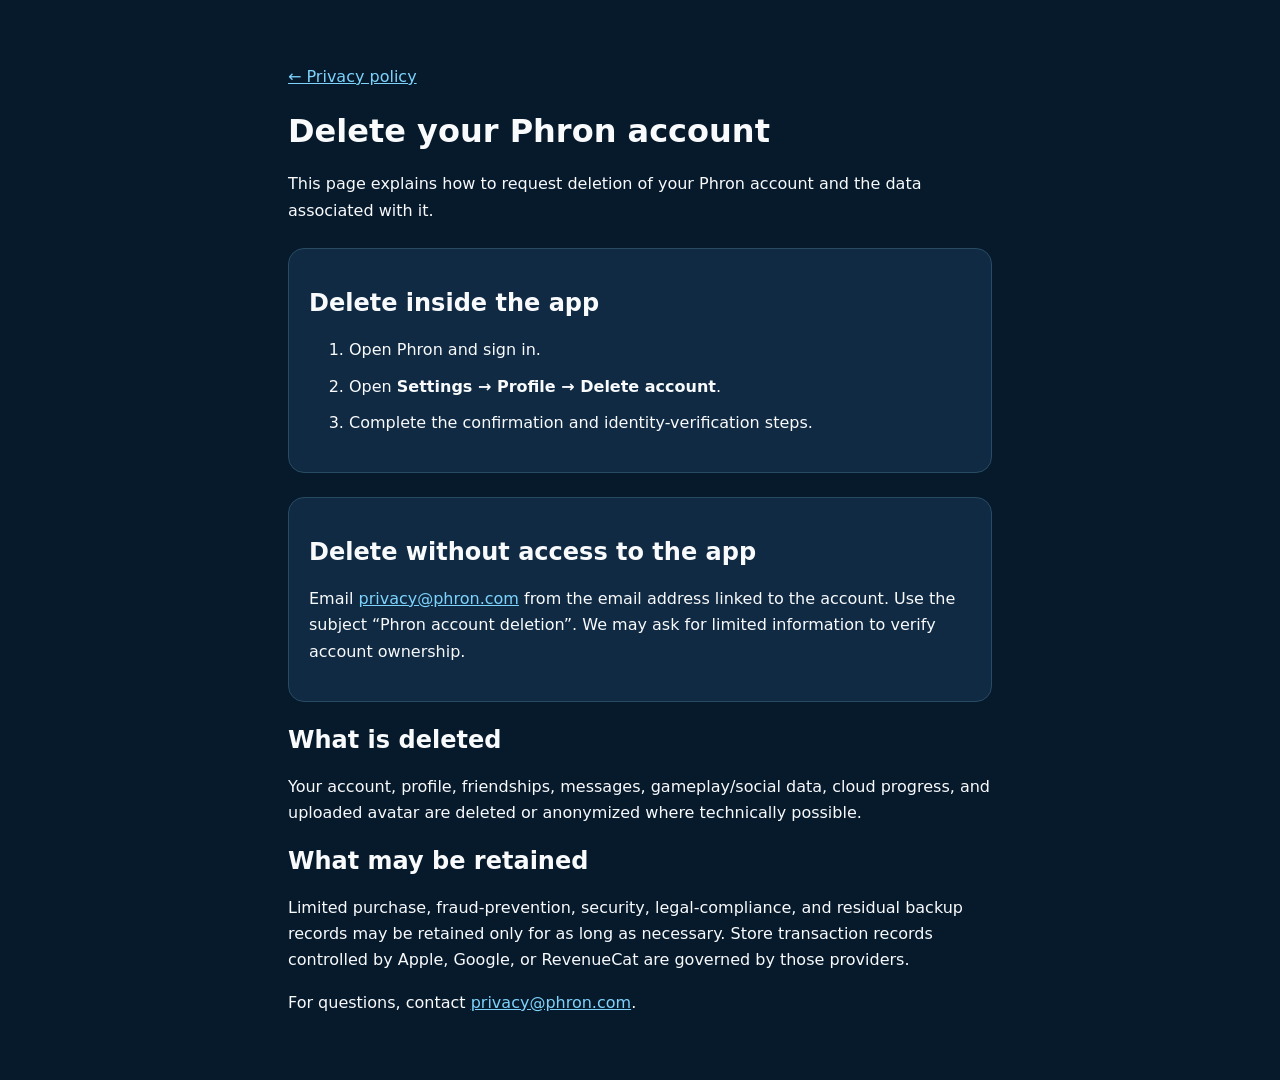
==== docs/delete-account.html @ 78b6ec86 "Publish Phron public site and privacy information" ====
<!doctype html>
<html lang="en">
<head>
  <meta charset="utf-8" />
  <meta name="viewport" content="width=device-width, initial-scale=1" />
  <title>Delete your Phron account</title>
  <meta name="description" content="How to request deletion of your Phron account and associated data." />
  <link rel="icon" href="assets/favicon.png" />
  <style>
    :root { color-scheme: dark; font-family: system-ui, -apple-system, "Segoe UI", sans-serif; }
    body { margin: 0; background: #071a2c; color: #f8fafc; }
    main { width: min(44rem, calc(100% - 2rem)); margin: 0 auto; padding: 3rem 0; }
    a { color: #7dd3fc; }
    .card { margin: 1.5rem 0; padding: 1.25rem; background: #102a43; border: 1px solid #284b63; border-radius: 1rem; }
    li { margin: .7rem 0; line-height: 1.6; }
    p { line-height: 1.65; }
  </style>
</head>
<body>
  <main>
    <p><a href="./">← Privacy policy</a></p>
    <h1>Delete your Phron account</h1>
    <p>This page explains how to request deletion of your Phron account and the data associated with it.</p>

    <div class="card">
      <h2>Delete inside the app</h2>
      <ol>
        <li>Open Phron and sign in.</li>
        <li>Open <strong>Settings → Profile → Delete account</strong>.</li>
        <li>Complete the confirmation and identity-verification steps.</li>
      </ol>
    </div>

    <div class="card">
      <h2>Delete without access to the app</h2>
      <p>Email <a href="mailto:privacy@phron.com?subject=Phron%20account%20deletion">privacy@phron.com</a> from the email address linked to the account. Use the subject “Phron account deletion”. We may ask for limited information to verify account ownership.</p>
    </div>

    <h2>What is deleted</h2>
    <p>Your account, profile, friendships, messages, gameplay/social data, cloud progress, and uploaded avatar are deleted or anonymized where technically possible.</p>

    <h2>What may be retained</h2>
    <p>Limited purchase, fraud-prevention, security, legal-compliance, and residual backup records may be retained only for as long as necessary. Store transaction records controlled by Apple, Google, or RevenueCat are governed by those providers.</p>

    <p>For questions, contact <a href="mailto:privacy@phron.com">privacy@phron.com</a>.</p>
  </main>
</body>
</html>
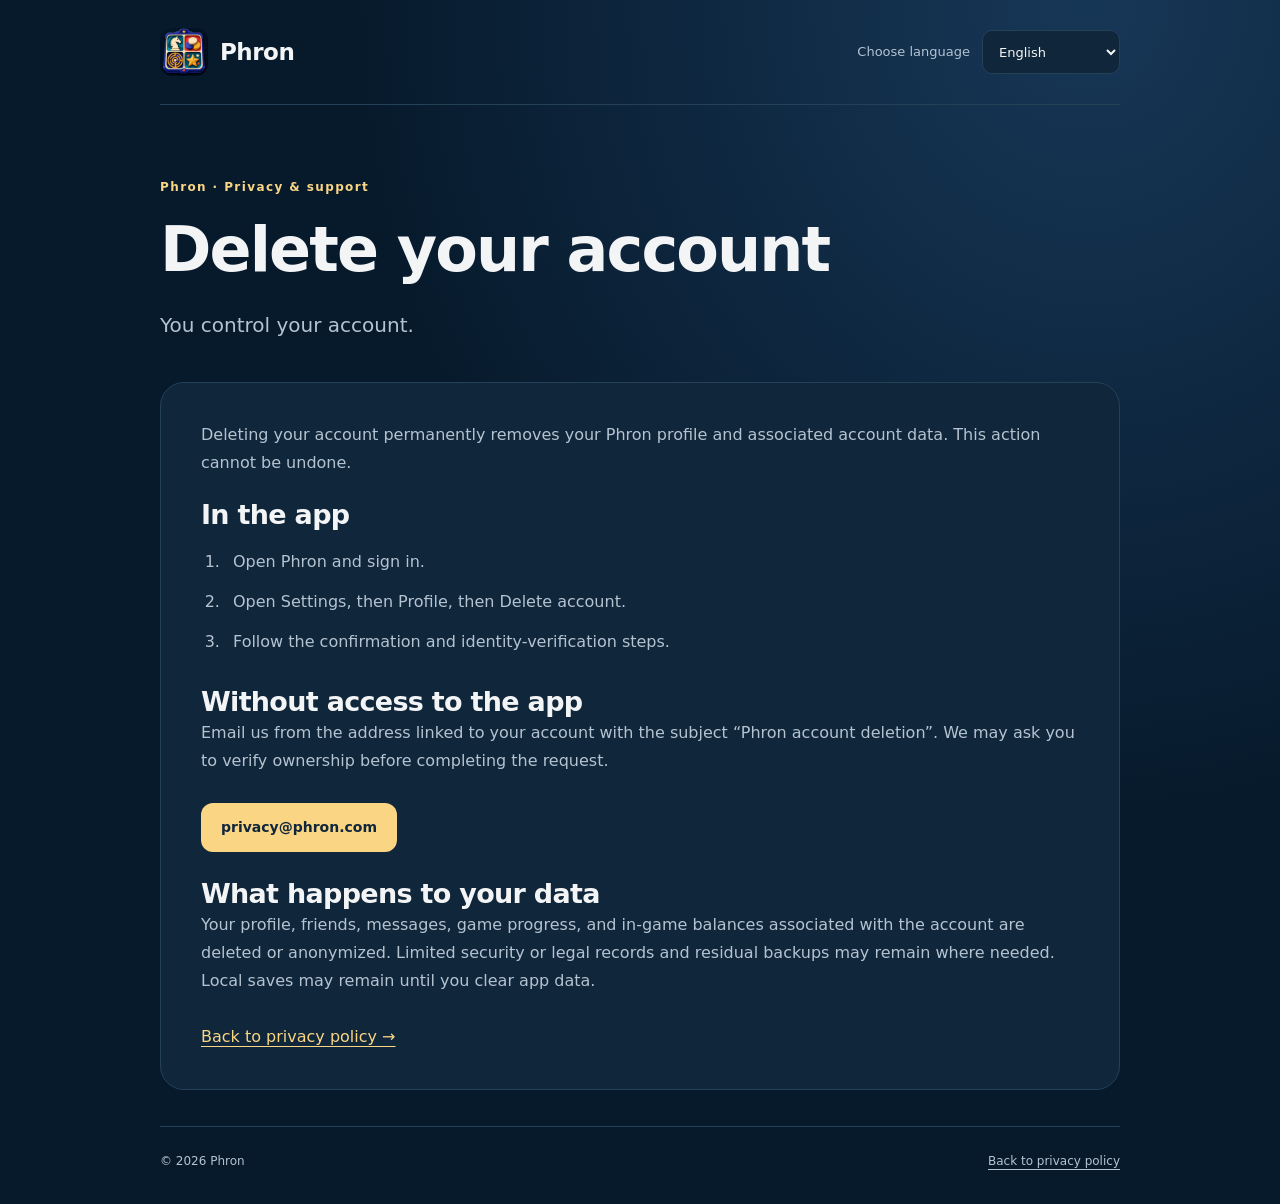
==== commit 519bfa5a: "Rebuild Phron public pages with current privacy details and eight languages" ====
--- a/docs/delete-account.html
+++ b/docs/delete-account.html
@@ -1,48 +1,6 @@
 <!doctype html>
-<html lang="en">
-<head>
-  <meta charset="utf-8" />
-  <meta name="viewport" content="width=device-width, initial-scale=1" />
-  <title>Delete your Phron account</title>
-  <meta name="description" content="How to request deletion of your Phron account and associated data." />
-  <link rel="icon" href="assets/favicon.png" />
-  <style>
-    :root { color-scheme: dark; font-family: system-ui, -apple-system, "Segoe UI", sans-serif; }
-    body { margin: 0; background: #071a2c; color: #f8fafc; }
-    main { width: min(44rem, calc(100% - 2rem)); margin: 0 auto; padding: 3rem 0; }
-    a { color: #7dd3fc; }
-    .card { margin: 1.5rem 0; padding: 1.25rem; background: #102a43; border: 1px solid #284b63; border-radius: 1rem; }
-    li { margin: .7rem 0; line-height: 1.6; }
-    p { line-height: 1.65; }
-  </style>
-</head>
-<body>
-  <main>
-    <p><a href="./">← Privacy policy</a></p>
-    <h1>Delete your Phron account</h1>
-    <p>This page explains how to request deletion of your Phron account and the data associated with it.</p>
-
-    <div class="card">
-      <h2>Delete inside the app</h2>
-      <ol>
-        <li>Open Phron and sign in.</li>
-        <li>Open <strong>Settings → Profile → Delete account</strong>.</li>
-        <li>Complete the confirmation and identity-verification steps.</li>
-      </ol>
-    </div>
-
-    <div class="card">
-      <h2>Delete without access to the app</h2>
-      <p>Email <a href="mailto:privacy@phron.com?subject=Phron%20account%20deletion">privacy@phron.com</a> from the email address linked to the account. Use the subject “Phron account deletion”. We may ask for limited information to verify account ownership.</p>
-    </div>
-
-    <h2>What is deleted</h2>
-    <p>Your account, profile, friendships, messages, gameplay/social data, cloud progress, and uploaded avatar are deleted or anonymized where technically possible.</p>
-
-    <h2>What may be retained</h2>
-    <p>Limited purchase, fraud-prevention, security, legal-compliance, and residual backup records may be retained only for as long as necessary. Store transaction records controlled by Apple, Google, or RevenueCat are governed by those providers.</p>
-
-    <p>For questions, contact <a href="mailto:privacy@phron.com">privacy@phron.com</a>.</p>
-  </main>
-</body>
-</html>
+<html lang="en"><head><meta charset="utf-8"><meta name="viewport" content="width=device-width,initial-scale=1">
+<title>Delete your account — Phron</title>
+<meta name="description" content="How to delete your Phron account and associated data.">
+<meta name="theme-color" content="#071a2c"><link rel="icon" href="assets/favicon.png?v=20261007"><link rel="stylesheet" href="style.css"><script src="site.js" defer></script></head>
+<body><a class="skip" href="#main">Skip to content</a><div class="shell"><nav class="topbar" aria-label="Main navigation"><a class="brand" href="./"><img src="assets/icon.png?v=20261007" width="48" height="48" alt=""><span>Phron</span></a><label class="language-picker"><span id="language-label">Choose language</span><select id="language" aria-labelledby="language-label"><option value="en">English</option><option value="ar">العربية</option><option value="es">Español</option><option value="de">Deutsch</option><option value="pt">Português</option><option value="it">Italiano</option><option value="ckb">کوردی (سۆرانی)</option><option value="da">Dansk</option></select></label></nav><main id="main"><article lang="en" dir="ltr" data-language="en"><header class="hero"><p class="eyebrow">Phron · Privacy &amp; support</p><h1>Delete your account</h1><p class="intro">You control your account.</p></header><section class="policy"><p>Deleting your account permanently removes your Phron profile and associated account data. This action cannot be undone.</p><h2>In the app</h2><ol><li>Open Phron and sign in.</li><li>Open Settings, then Profile, then Delete account.</li><li>Follow the confirmation and identity-verification steps.</li></ol><h2>Without access to the app</h2><p>Email us from the address linked to your account with the subject “Phron account deletion”. We may ask you to verify ownership before completing the request.</p><a class="button" href="mailto:privacy@phron.com?subject=Phron%20account%20deletion">privacy@phron.com</a><h2>What happens to your data</h2><p>Your profile, friends, messages, game progress, and in-game balances associated with the account are deleted or anonymized. Limited security or legal records and residual backups may remain where needed. Local saves may remain until you clear app data.</p><a class="back" href="./?lang=en">Back to privacy policy →</a></section></article><article lang="ar" dir="rtl" data-language="ar" hidden><header class="hero"><p class="eyebrow">Phron · الخصوصية والدعم</p><h1>حذف حسابك</h1><p class="intro">حسابك تحت سيطرتك.</p></header><section class="policy"><p>يؤدي حذف الحساب إلى إزالة ملف Phron والبيانات المرتبطة به نهائيًا. لا يمكن التراجع عن هذا الإجراء.</p><h2>داخل التطبيق</h2><ol><li>افتح Phron وسجّل الدخول.</li><li>افتح الإعدادات، ثم الملف الشخصي، ثم حذف الحساب.</li><li>أكمل خطوات التأكيد والتحقق من الهوية.</li></ol><h2>دون الوصول إلى التطبيق</h2><p>راسلنا من البريد المرتبط بحسابك بعنوان “Phron account deletion”. قد نطلب التحقق من ملكية الحساب قبل إتمام الطلب.</p><a class="button" href="mailto:privacy@phron.com?subject=Phron%20account%20deletion">privacy@phron.com</a><h2>ماذا يحدث لبياناتك</h2><p>تُحذف أو تُخفى هوية ملفك وأصدقائك ورسائلك وتقدمك وأرصدتك المرتبطة بالحساب. قد تبقى سجلات أمنية أو قانونية محدودة ونسخ احتياطية عند الحاجة. قد تبقى البيانات المحلية حتى تمسح بيانات التطبيق.</p><a class="back" href="./?lang=ar">العودة إلى سياسة الخصوصية →</a></section></article><article lang="es" dir="ltr" data-language="es" hidden><header class="hero"><p class="eyebrow">Phron · Privacidad y ayuda</p><h1>Eliminar tu cuenta</h1><p class="intro">Tu cuenta está en tus manos.</p></header><section class="policy"><p>La eliminación borra permanentemente tu perfil de Phron y los datos asociados. No se puede deshacer.</p><h2>En la app</h2><ol><li>Abre Phron e inicia sesión.</li><li>Abre Ajustes, luego Perfil y Eliminar cuenta.</li><li>Completa los pasos de confirmación y verificación de identidad.</li></ol><h2>Sin acceso a la app</h2><p>Escríbenos desde el correo asociado a tu cuenta con el asunto “Phron account deletion”. Podemos pedirte que verifiques su titularidad.</p><a class="button" href="mailto:privacy@phron.com?subject=Phron%20account%20deletion">privacy@phron.com</a><h2>Qué ocurre con tus datos</h2><p>Tu perfil, amigos, mensajes, progreso y saldos asociados se eliminan o anonimizan. Pueden quedar registros limitados por seguridad o motivos legales y copias de respaldo cuando sea necesario. Los datos locales pueden permanecer hasta que borres los datos de la app.</p><a class="back" href="./?lang=es">Volver a la política de privacidad →</a></section></article><article lang="de" dir="ltr" data-language="de" hidden><header class="hero"><p class="eyebrow">Phron · Datenschutz &amp; Hilfe</p><h1>Konto löschen</h1><p class="intro">Du bestimmst über dein Konto.</p></header><section class="policy"><p>Die Löschung entfernt dein Phron-Profil und zugehörige Kontodaten dauerhaft. Sie lässt sich nicht rückgängig machen.</p><h2>In der App</h2><ol><li>Öffne Phron und melde dich an.</li><li>Öffne Einstellungen, dann Profil und Konto löschen.</li><li>Befolge die Bestätigungs- und Identitätsprüfungsschritte.</li></ol><h2>Ohne Zugriff auf die App</h2><p>Schreibe von deiner Konto-E-Mail-Adresse mit dem Betreff „Phron account deletion“. Wir können einen Nachweis der Kontoinhaberschaft verlangen.</p><a class="button" href="mailto:privacy@phron.com?subject=Phron%20account%20deletion">privacy@phron.com</a><h2>Was mit deinen Daten geschieht</h2><p>Profil, Freunde, Nachrichten, Spielfortschritt und zugehöriges Guthaben werden gelöscht oder anonymisiert. Begrenzte Sicherheits- oder Rechtsunterlagen und Sicherungskopien können bei Bedarf bleiben. Lokale Daten können bis zum Löschen der App-Daten verbleiben.</p><a class="back" href="./?lang=de">Zur Datenschutzerklärung →</a></section></article><article lang="pt" dir="ltr" data-language="pt" hidden><header class="hero"><p class="eyebrow">Phron · Privacidade e apoio</p><h1>Eliminar a tua conta</h1><p class="intro">A tua conta está nas tuas mãos.</p></header><section class="policy"><p>A eliminação remove definitivamente o perfil de Phron e os dados associados. Não pode ser anulada.</p><h2>Na app</h2><ol><li>Abre Phron e inicia sessão.</li><li>Abre Definições, depois Perfil e Eliminar conta.</li><li>Conclui os passos de confirmação e verificação de identidade.</li></ol><h2>Sem acesso à app</h2><p>Escreve-nos a partir do email da conta com o assunto “Phron account deletion”. Podemos pedir uma confirmação de titularidade.</p><a class="button" href="mailto:privacy@phron.com?subject=Phron%20account%20deletion">privacy@phron.com</a><h2>O que acontece aos dados</h2><p>O perfil, amigos, mensagens, progresso e saldos associados são eliminados ou anonimizados. Registos limitados de segurança ou legais e cópias de segurança podem permanecer quando necessário. Dados locais podem ficar até apagares os dados da app.</p><a class="back" href="./?lang=pt">Voltar à política de privacidade →</a></section></article><article lang="it" dir="ltr" data-language="it" hidden><header class="hero"><p class="eyebrow">Phron · Privacy e assistenza</p><h1>Elimina il tuo account</h1><p class="intro">Il tuo account, la tua scelta.</p></header><section class="policy"><p>La cancellazione rimuove definitivamente profilo Phron e dati associati. Non è reversibile.</p><h2>Nell’app</h2><ol><li>Apri Phron e accedi.</li><li>Apri Impostazioni, poi Profilo ed Elimina account.</li><li>Completa i passaggi di conferma e verifica dell’identità.</li></ol><h2>Senza accesso all’app</h2><p>Scrivici dall’email collegata all’account con oggetto “Phron account deletion”. Potremmo chiedere di verificarne la titolarità.</p><a class="button" href="mailto:privacy@phron.com?subject=Phron%20account%20deletion">privacy@phron.com</a><h2>Cosa succede ai dati</h2><p>Profilo, amici, messaggi, progressi e saldi associati vengono eliminati o anonimizzati. Registri limitati di sicurezza o legali e backup possono restare quando necessario. I dati locali possono restare finché cancelli i dati dell’app.</p><a class="back" href="./?lang=it">Torna all’informativa sulla privacy →</a></section></article><article lang="ckb" dir="rtl" data-language="ckb" hidden><header class="hero"><p class="eyebrow">Phron · تایبەتمەندی و پشتگیری</p><h1>سڕینەوەی هەژمار</h1><p class="intro">هەژمارەکەت لە دەستی تۆدایە.</p></header><section class="policy"><p>سڕینەوە پڕۆفایلی Phron و داتای پەیوەندیدار بە هەمیشە لادەبات. ناتوانرێت بگەڕێندرێتەوە.</p><h2>لە ناو ئەپ</h2><ol><li>Phron بکەرەوە و بچۆ ژوورەوە.</li><li>ڕێکخستنەکان بکەرەوە، پاشان پڕۆفایل و سڕینەوەی هەژمار.</li><li>هەنگاوەکانی دڵنیابوونەوە و پشتڕاستکردنەوەی ناسنامە تەواو بکە.</li></ol><h2>بێ دەستگەیشتن بە ئەپ</h2><p>لە ئیمەیڵی هەژمارەکەتەوە نامە بنێرە بە بابەتی “Phron account deletion”. لەوانەیە داوای پشتڕاستکردنەوەی خاوەندارێتی بکەین.</p><a class="button" href="mailto:privacy@phron.com?subject=Phron%20account%20deletion">privacy@phron.com</a><h2>چی بە داتاکانت دەکرێت</h2><p>پڕۆفایل، هاوڕێ، نامە، پێشکەوتن و باڵانسی پەیوەندیدار دەسڕدرێنەوە یان بێناسنامە دەکرێن. تۆماری سنوورداری ئاسایشی یان یاسایی و پاشەکەوتەکان لە کاتی پێویست دەمێننەوە. داتای ناوخۆیی تا پاککردنەوەی داتای ئەپ لەوانەیە بمێنێتەوە.</p><a class="back" href="./?lang=ckb">گەڕانەوە بۆ سیاسەتی تایبەتمەندی →</a></section></article><article lang="da" dir="ltr" data-language="da" hidden><header class="hero"><p class="eyebrow">Phron · Privatliv og hjælp</p><h1>Slet din konto</h1><p class="intro">Du bestemmer over din konto.</p></header><section class="policy"><p>Sletning fjerner din Phron-profil og tilknyttede kontodata permanent. Det kan ikke fortrydes.</p><h2>I appen</h2><ol><li>Åbn Phron, og log ind.</li><li>Åbn Indstillinger, derefter Profil og Slet konto.</li><li>Følg trinene til bekræftelse og identitetskontrol.</li></ol><h2>Uden adgang til appen</h2><p>Skriv fra kontoens emailadresse med emnet “Phron account deletion”. Vi kan bede dig bekræfte ejerskabet.</p><a class="button" href="mailto:privacy@phron.com?subject=Phron%20account%20deletion">privacy@phron.com</a><h2>Hvad sker der med dine data</h2><p>Profil, venner, beskeder, fremskridt og tilknyttede spilbeholdninger slettes eller anonymiseres. Begrænsede sikkerheds- eller juridiske oplysninger og sikkerhedskopier kan blive bevaret ved behov. Lokale data kan blive, indtil appdata ryddes.</p><a class="back" href="./?lang=da">Tilbage til privatlivspolitikken →</a></section></article></main><footer><span>© 2026 Phron</span><a id="footer-link" href="./">Privacy policy</a></footer></div></body></html>
--- a/docs/style.css
+++ b/docs/style.css
@@ -0,0 +1,4 @@
+:root{color-scheme:dark;--bg:#071a2c;--surface:#10263b;--line:#244158;--text:#f3f4f5;--muted:#b4c3d1;--accent:#f9d584;font-family:system-ui,-apple-system,"Segoe UI",Arial,sans-serif;font-synthesis:none}
+*{box-sizing:border-box}html{scroll-behavior:smooth;scroll-padding-top:30px}body{margin:0;background:radial-gradient(ellipse at 85% 0%,#173757 0%,transparent 48%),var(--bg);color:var(--text);line-height:1.75}a{color:inherit;text-underline-offset:4px}a:hover{color:var(--accent)}button,select{font:inherit}a:focus-visible,select:focus-visible{outline:3px solid var(--accent);outline-offset:5px}.shell{width:min(960px,calc(100% - 48px));margin:auto}.topbar{display:flex;align-items:center;justify-content:space-between;gap:24px;padding:28px 0;border-bottom:1px solid var(--line)}.brand{display:flex;align-items:center;gap:12px;text-decoration:none;font-size:23px;font-weight:750;letter-spacing:-.5px}.brand img{border-radius:12px}.language-picker{display:flex;align-items:center;gap:12px;font-size:13px;color:var(--muted)}select{max-width:200px;background:var(--surface);color:var(--text);border:1px solid var(--line);border-radius:10px;padding:10px 12px;min-height:44px}.hero{padding:72px 0 40px;max-width:770px}.eyebrow{color:var(--accent);font-size:12px;font-weight:700;letter-spacing:1.4px;margin:0 0 16px}h1{font-size:clamp(34px,5.5vw,62px);line-height:1.15;letter-spacing:-1.9px;margin:0 0 24px;font-weight:730;text-wrap:balance}.intro{font-size:20px;line-height:1.65;max-width:650px;color:var(--muted);margin:0}.language-card{border:1px solid var(--line);border-radius:16px;padding:22px 28px;margin:0 0 44px;background:#10263b80}.language-card .eyebrow{margin-bottom:6px}.language-card p:last-child{font-size:14px;margin:0;color:var(--muted)}.policy{padding:38px 40px;background:var(--surface);border:1px solid var(--line);border-radius:24px}.section-heading{display:flex;justify-content:space-between;align-items:baseline;gap:20px;padding-bottom:24px;border-bottom:1px solid var(--line);margin-bottom:28px}h2{font-size:27px;line-height:1.3;letter-spacing:-.7px;margin:0}h3{font-size:18px;line-height:1.4;margin:0 0 10px}.date{font-size:12px;color:var(--muted);margin:0}.topic{margin:0 0 28px}.policy p{color:var(--muted);margin:0 0 20px}.topic p{margin:0;font-size:15px}.button{display:inline-block;text-decoration:none;border-radius:12px;padding:12px 20px;background:var(--accent);color:#10263b;font-size:14px;font-weight:700;min-height:48px;margin:8px 0 24px}.button:hover{background:#ffe6ae;color:#10263b}.secondary{margin-bottom:0;background:transparent;border:1px solid #8b795b;color:var(--accent)}.secondary:hover{background:#f9d58418;color:var(--accent)}.contact{padding:52px 0 20px;max-width:650px}.contact p:not(.eyebrow){color:var(--muted);font-size:15px}.email{font-size:22px;color:var(--accent);font-weight:650;text-decoration:none;overflow-wrap:anywhere}.back{display:block;margin-top:28px;color:var(--accent)}ol{padding-inline-start:24px;color:var(--muted);margin:16px 0 28px}li{padding-inline-start:8px;margin:12px 0}footer{display:flex;justify-content:space-between;gap:20px;border-top:1px solid var(--line);padding:24px 0 32px;margin-top:36px;font-size:12px;color:var(--muted)}[hidden]{display:none!important}.skip{position:absolute;top:-100px;left:16px;background:var(--accent);color:var(--bg);padding:12px;z-index:10}.skip:focus{top:16px}.contact{scroll-margin-top:30px}[dir=rtl] h1{letter-spacing:0}[dir=rtl] .eyebrow{letter-spacing:0}
+@media(max-width:600px){.shell{width:calc(100% - 32px)}.topbar{padding:20px 0;gap:12px}.language-picker{gap:6px}.language-picker>span{position:absolute;width:1px;height:1px;overflow:hidden;clip-path:inset(50%)}select{max-width:165px;font-size:14px}.hero{padding:44px 0 30px}h1{letter-spacing:-1px}.intro{font-size:17px}.language-card{padding:18px 20px;margin-bottom:28px}.policy{padding:26px 22px;border-radius:18px}.section-heading{display:block}.date{margin-top:10px}.contact{padding-top:36px}h2{font-size:24px}.email{font-size:20px}footer{font-size:12px;flex-wrap:wrap}}
+@media(prefers-reduced-motion:reduce){html{scroll-behavior:auto}}
